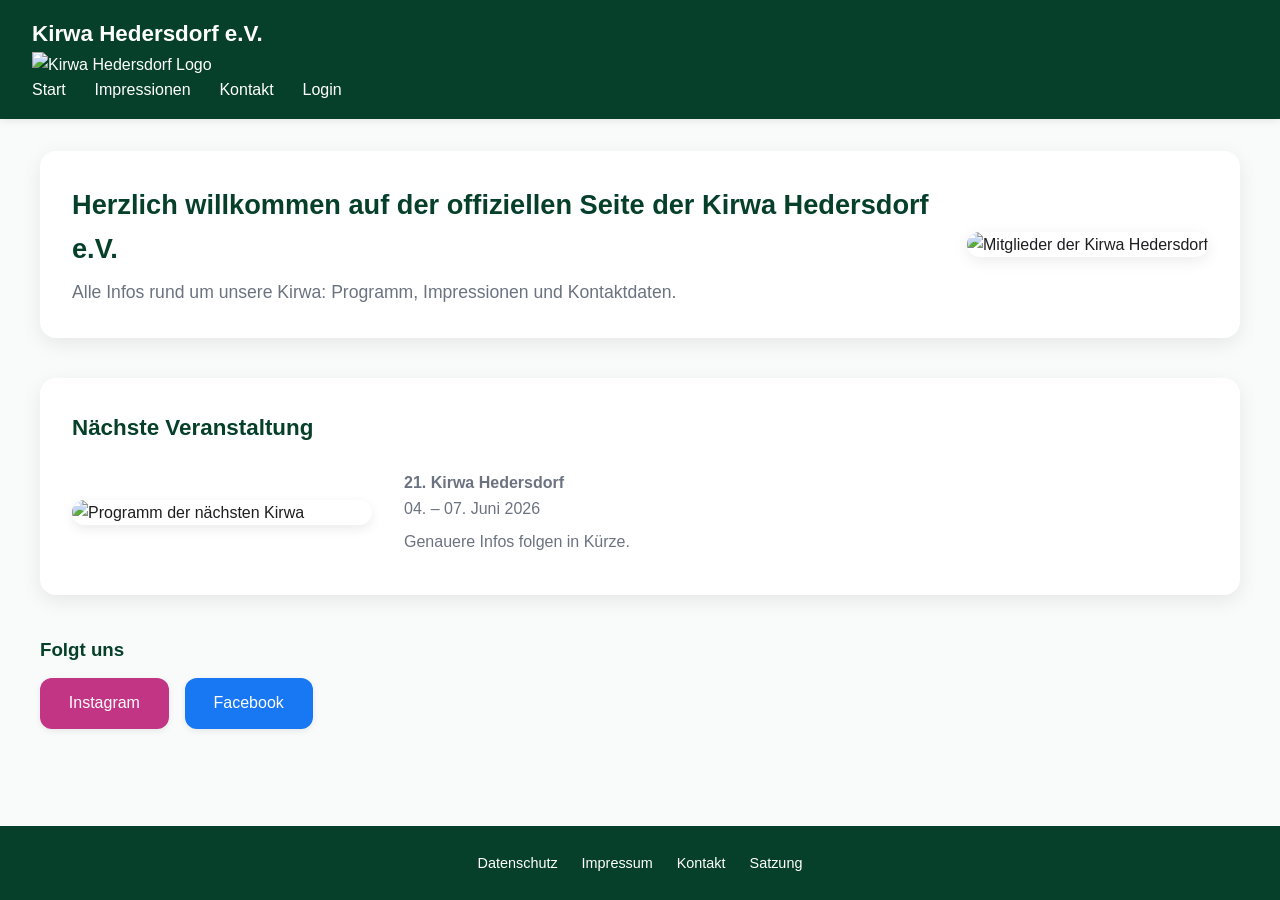
==== index.html @ 6c594666 "Update index.html" ====
<!DOCTYPE html>
<html lang="de">
<head>
  <meta charset="UTF-8" />
  <meta name="viewport" content="width=device-width, initial-scale=1.0" />
  <title>Kirwa Hedersdorf e.V.</title>
  <link rel="stylesheet" href="css/style.css" />
</head>
<body class="page-home">

  <header class="header">
    <div class="logo">
      <h1>Kirwa Hedersdorf e.V.</h1>
    </div>
    <div class="logo-right">
      <img src="images/logo.png" alt="Kirwa Hedersdorf Logo" width="80" />
    </div>
    <nav class="nav">
      <button class="menu-toggle" aria-label="Menü öffnen">☰</button>
      <ul class="menu">
        <li><a href="index.html">Start</a></li>
        <li><a href="impressions.html">Impressionen</a></li>
        <li><a href="contact.html">Kontakt</a></li>
        <li><a href="login.html">Login</a></li>
      </ul>
    </nav>
  </header>

  <main class="main">
    <section class="hero">
      <div class="hero-text">
        <h2>Herzlich willkommen auf der offiziellen Seite der Kirwa Hedersdorf e.V.</h2>
        <p>Alle Infos rund um unsere Kirwa: Programm, Impressionen und Kontaktdaten.</p>
      </div>
      <div class="hero-img">
        <img src="images/hero.jpg" alt="Mitglieder der Kirwa Hedersdorf" />
      </div>
    </section>

    <section class="next-event">
      <h3>Nächste Veranstaltung</h3>
      <div class="flyer">
        <img src="images/flyer.jpg" alt="Programm der nächsten Kirwa" />
        <div class="flyer-text">
          <p><strong>21. Kirwa Hedersdorf</strong><br>04. – 07. Juni 2026</p>
          <p>Genauere Infos folgen in Kürze.</p>
        </div>
      </div>
    </section>

    <section class="social">
      <h3>Folgt uns</h3>
      <div class="social-links">
        <a href="https://www.instagram.com/kirwa_hedersdorf/" class="btn btn-instagram">Instagram</a>
        <a href="https://www.facebook.com/kirwahedersdorf/" class="btn btn-facebook">Facebook</a>
      </div>
    </section>
  </main>

  <footer class="footer">
    <ul class="footer-links">
      <li><a href="datenschutz.html">Datenschutz</a></li>
      <li><a href="impressum.html">Impressum</a></li>
      <li><a href="contact.html">Kontakt</a></li>
      <li><a href="satzung.html">Satzung</a></li>
    </ul>
  </footer>

  <script src="js/main.js"></script>
</body>
</html>
---- css/style.css ----
:root {
  --color-primary:       #06402b;
  --color-primary-light: #00805d;
  --color-bg:            #f9fbfa;
  --color-text:          #1e1e20;
  --color-accent:        #6b7280;
  --color-white:         #ffffff;
  --color-shadow:        rgba(0,0,0,0.08);
}

/* Layout (Header, Main, Footer) */
html {
  height: 100%;
}

body {
  margin: 0;
  min-height: 100vh;
  font-family: "Segoe UI", "Roboto", "Open Sans", sans-serif;
  line-height: 1.6;
  color: var(--color-text);
  background-color: var(--color-bg);
  display: grid;
  grid-template-rows: auto 1fr auto;
}

/* Header (grüne Menü‑Bar) */
.header {
  background-color: var(--color-primary);
  padding: 1rem 2rem;
  color: var(--color-white);
  box-shadow: 0 2px 8px var(--color-shadow);
  z-index: 10;
}

.logo h1 {
  margin: 0;
  font-size: 1.4rem;
  font-weight: 600;
}

/* Navigation */
.menu {
  list-style: none;
  margin: 0;
  padding: 0;
  display: flex;
  gap: 1.8rem;
}

.menu a {
  color: var(--color-white);
  text-decoration: none;
  font-weight: 500;
  position: relative;
  padding: 0.25rem 0;
}

.menu a::after {
  content: "";
  position: absolute;
  bottom: 0;
  left: 0;
  width: 0;
  height: 2px;
  background-color: var(--color-primary-light);
  transition: width 0.3s ease;
}

.menu a:hover::after {
  width: 100%;
}

/* Burger‑Menü auf Mobil */
.menu-toggle {
  display: none;
}

@media (max-width: 768px) {
  .menu {
    display: none;
    flex-direction: column;
    gap: 0.8rem;
    padding: 1rem 0;
  }
  .menu-toggle {
    display: block;
  }
  .menu.show {
    display: flex;
  }
}

/* Hauptinhalt */
.main {
  max-width: 1200px;
  margin: 0 auto;
  padding: 2rem 1rem;
}

/* Hero (herzlich willkommen usw.) */
.hero {
  background-color: var(--color-white);
  border-radius: 1rem;
  padding: 2rem;
  box-shadow: 0 6px 20px var(--color-shadow);
  margin-bottom: 2.5rem;
  display: flex;
  flex-wrap: wrap;
  gap: 2rem;
  align-items: center;
}

.hero-text {
  flex: 1 1 300px;
}

.hero-text h2 {
  margin: 0 0 0.5rem 0;
  color: var(--color-primary);
  font-size: 1.7rem;
  font-weight: 600;
}

.hero-text p {
  margin: 0;
  color: var(--color-accent);
  font-size: 1.1rem;
}

.hero-img img {
  width: 100%;
  max-width: 420px;
  border-radius: 1rem;
  box-shadow: 0 4px 16px var(--color-shadow);
}

/* Flyer‑Bereich */
.next-event {
  background-color: var(--color-white);
  border-radius: 1rem;
  padding: 2rem;
  box-shadow: 0 6px 20px var(--color-shadow);
  margin-bottom: 2.5rem;
}

.next-event h3 {
  margin: 0 0 1rem 0;
  color: var(--color-primary);
  font-size: 1.4rem;
  font-weight: 600;
}

.flyer {
  display: flex;
  flex-wrap: wrap;
  gap: 2rem;
  align-items: center;
}

.flyer img {
  width: 100%;
  max-width: 300px;
  border-radius: 1rem;
  box-shadow: 0 4px 12px var(--color-shadow);
}

.flyer-text p {
  margin: 0.5rem 0;
  color: var(--color-accent);
}

/* Social‑Buttons */
.social {
  margin-bottom: 2rem;
}

.social h3 {
  margin: 0 0 0.8rem 0;
  color: var(--color-primary);
}

.social-links {
  display: flex;
  flex-wrap: wrap;
  gap: 1rem;
}

.btn {
  display: inline-block;
  padding: 0.8rem 1.8rem;
  border-radius: 0.75rem;
  text-decoration: none;
  font-weight: 500;
  text-align: center;
  box-shadow: 0 2px 6px var(--color-shadow);
  transition: transform 0.2s, box-shadow 0.2s;
}

.btn-instagram {
  background-color: #c13584;
  color: var(--color-white);
}

.btn-facebook {
  background-color: #1877f2;
  color: var(--color-white);
}

.btn:hover {
  transform: translateY(-2px);
  box-shadow: 0 4px 12px var(--color-shadow);
}

/* Footer */
.footer {
  background-color: var(--color-primary);
  color: var(--color-white);
  padding: 1.5rem 0;
  text-align: center;
}

.footer-links {
  list-style: none;
  margin: 0;
  padding: 0;
  display: flex;
  justify-content: center;
  flex-wrap: wrap;
  gap: 1.5rem;
}

.footer-links a {
  color: var(--color-white);
  text-decoration: none;
  font-size: 0.9rem;
  position: relative;
  padding: 0.25rem 0;
}

.footer-links a::after {
  content: "";
  position: absolute;
  bottom: 0;
  left: 0;
  width: 0;
  height: 1.5px;
  background-color: var(--color-white);
  transition: width 0.3s ease;
}

.footer-links a:hover::after {
  width: 100%;
}
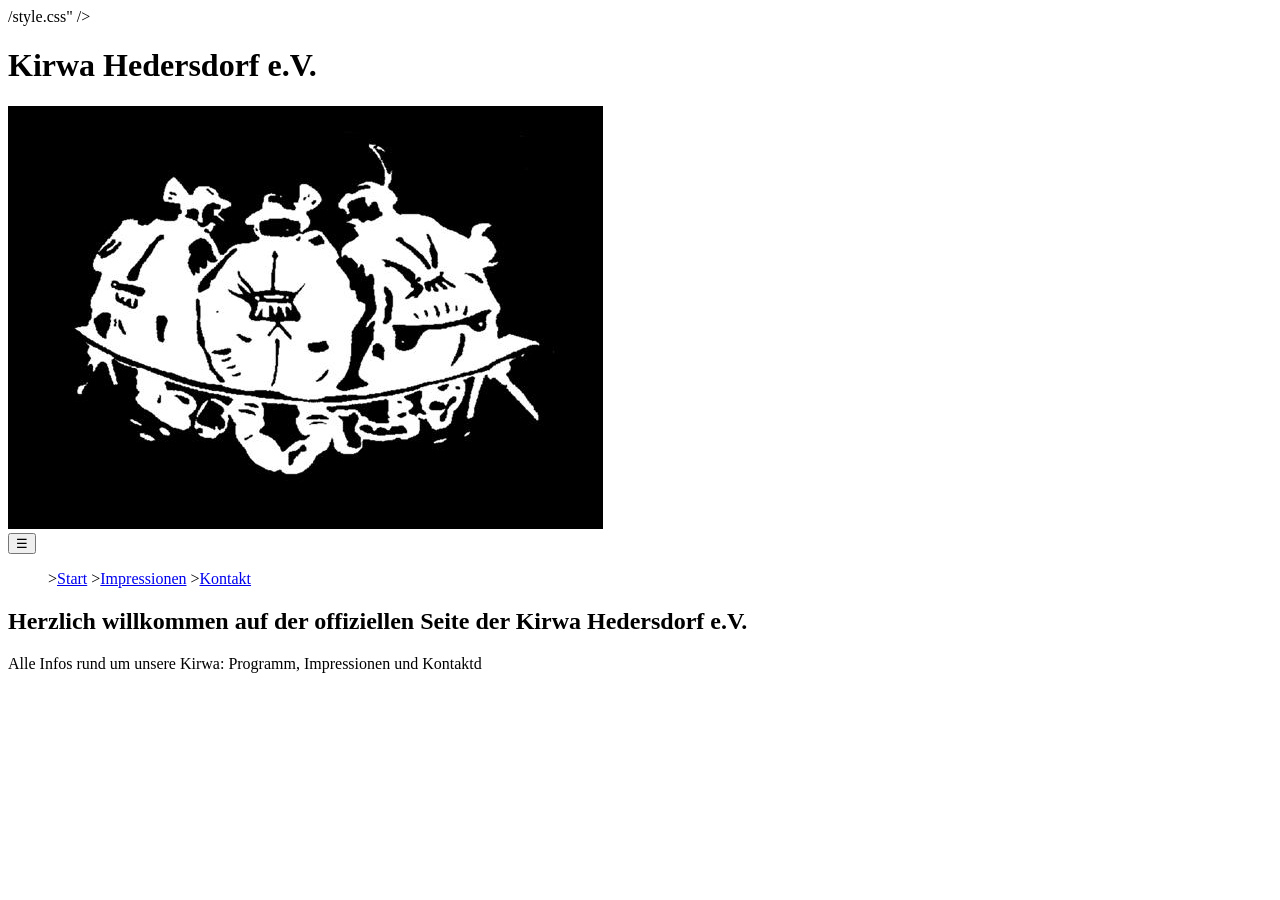
==== commit 43f78a54: "Update index.html" ====
--- a/index.html
+++ b/index.html
@@ -4,68 +4,29 @@
   <meta charset="UTF-8" />
   <meta name="viewport" content="width=device-width, initial-scale=1.0" />
   <title>Kirwa Hedersdorf e.V.</title>
-  <link rel="stylesheet" href="css/style.css" />
+  /style.css" />
 </head>
 <body class="page-home">
 
   <header class="header">
     <div class="logo">
       <h1>Kirwa Hedersdorf e.V.</h1>
-    </div>
-    <div class="logo-right">
-      <img src="images/logo.png" alt="Kirwa Hedersdorf Logo" width="80" />
+      <img src="images/logo.png" alt="Kirwa Hedersdorf Logo" />
     </div>
     <nav class="nav">
       <button class="menu-toggle" aria-label="Menü öffnen">☰</button>
       <ul class="menu">
-        <li><a href="index.html">Start</a></li>
-        <li><a href="impressions.html">Impressionen</a></li>
-        <li><a href="contact.html">Kontakt</a></li>
-        <li><a href="login.html">Login</a></li>
+        ><a href="index.html">Start</a></li>
+        ><a href="impressions.html">Impressionen</a></li>
+        ><a href="contact.html">Kontakt</a></li>
+        <!-- Login ist NUR im Footer -->
       </ul>
     </nav>
   </header>
 
   <main class="main">
+    <!-- Hero‑Bereich: Mitgliederbild + Vereinsinfo -->
     <section class="hero">
       <div class="hero-text">
         <h2>Herzlich willkommen auf der offiziellen Seite der Kirwa Hedersdorf e.V.</h2>
-        <p>Alle Infos rund um unsere Kirwa: Programm, Impressionen und Kontaktdaten.</p>
-      </div>
-      <div class="hero-img">
-        <img src="images/hero.jpg" alt="Mitglieder der Kirwa Hedersdorf" />
-      </div>
-    </section>
-
-    <section class="next-event">
-      <h3>Nächste Veranstaltung</h3>
-      <div class="flyer">
-        <img src="images/flyer.jpg" alt="Programm der nächsten Kirwa" />
-        <div class="flyer-text">
-          <p><strong>21. Kirwa Hedersdorf</strong><br>04. – 07. Juni 2026</p>
-          <p>Genauere Infos folgen in Kürze.</p>
-        </div>
-      </div>
-    </section>
-
-    <section class="social">
-      <h3>Folgt uns</h3>
-      <div class="social-links">
-        <a href="https://www.instagram.com/kirwa_hedersdorf/" class="btn btn-instagram">Instagram</a>
-        <a href="https://www.facebook.com/kirwahedersdorf/" class="btn btn-facebook">Facebook</a>
-      </div>
-    </section>
-  </main>
-
-  <footer class="footer">
-    <ul class="footer-links">
-      <li><a href="datenschutz.html">Datenschutz</a></li>
-      <li><a href="impressum.html">Impressum</a></li>
-      <li><a href="contact.html">Kontakt</a></li>
-      <li><a href="satzung.html">Satzung</a></li>
-    </ul>
-  </footer>
-
-  <script src="js/main.js"></script>
-</body>
-</html>
+        <p>Alle Infos rund um unsere Kirwa: Programm, Impressionen und Kontaktd
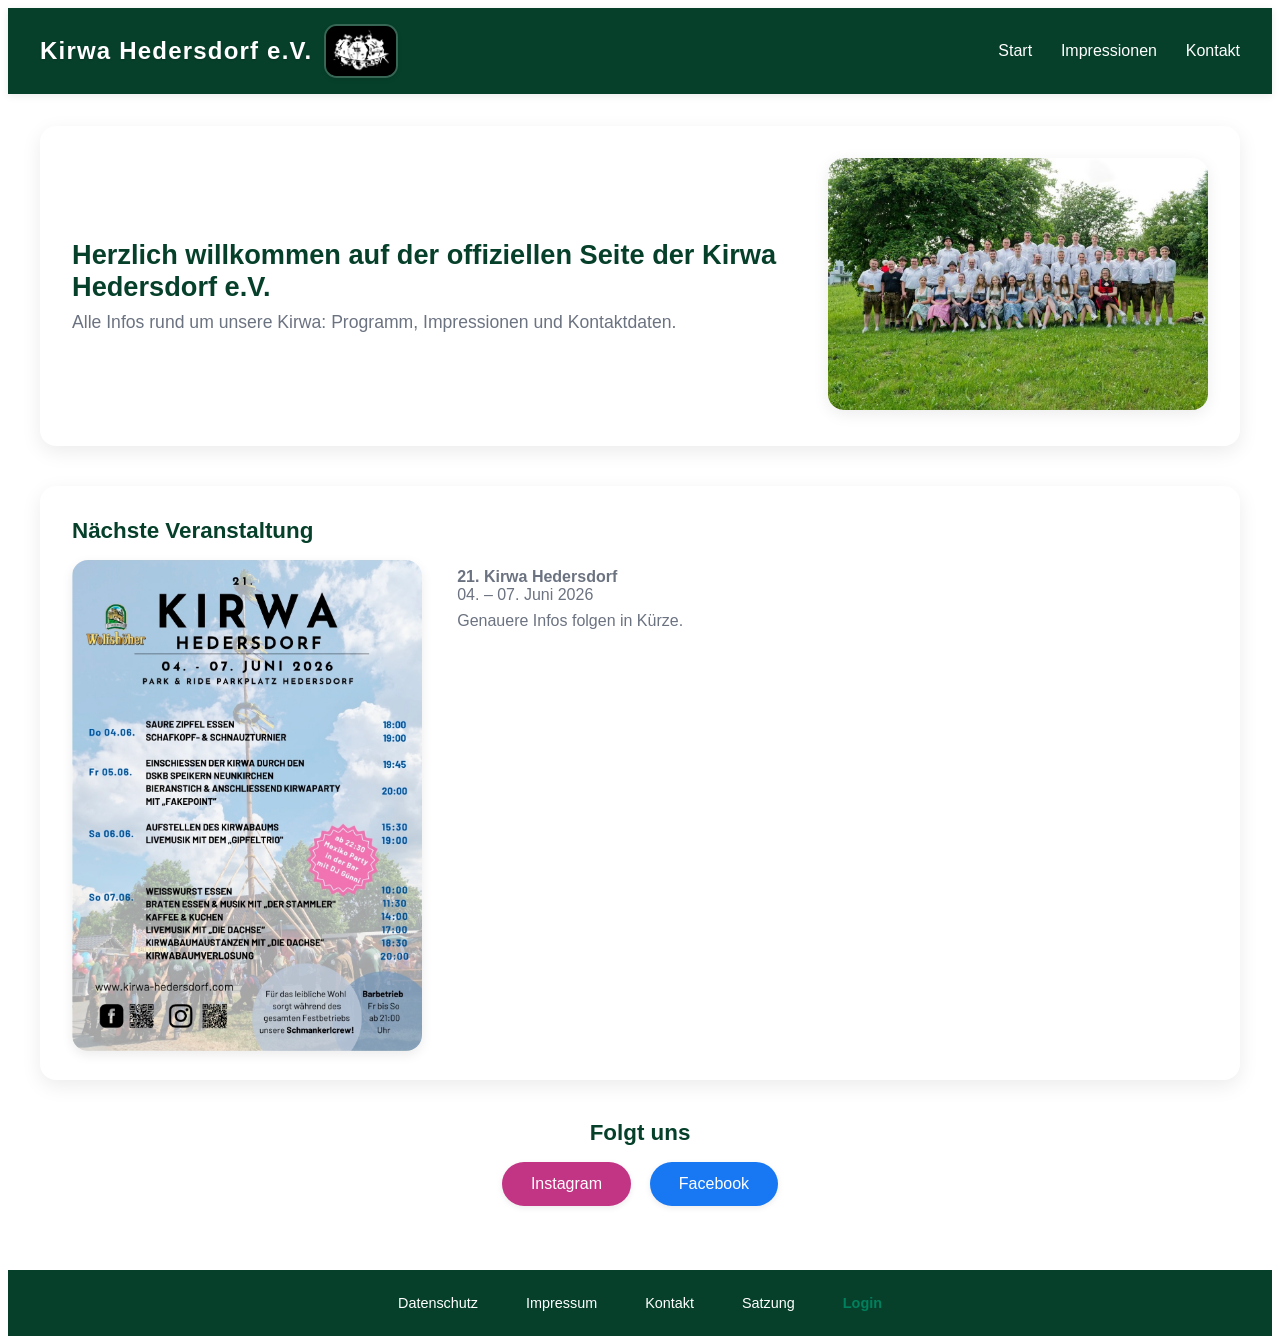
==== commit 96defc64: "Update index.html" ====
--- a/index.html
+++ b/index.html
@@ -4,7 +4,7 @@
   <meta charset="UTF-8" />
   <meta name="viewport" content="width=device-width, initial-scale=1.0" />
   <title>Kirwa Hedersdorf e.V.</title>
-  /style.css" />
+  <link rel="stylesheet" href="css/style.css" />
 </head>
 <body class="page-home">
 
@@ -16,17 +16,57 @@
     <nav class="nav">
       <button class="menu-toggle" aria-label="Menü öffnen">☰</button>
       <ul class="menu">
-        ><a href="index.html">Start</a></li>
-        ><a href="impressions.html">Impressionen</a></li>
-        ><a href="contact.html">Kontakt</a></li>
-        <!-- Login ist NUR im Footer -->
+        <li><a href="index.html">Start</a></li>
+        <li><a href="impressions.html">Impressionen</a></li>
+        <li><a href="contact.html">Kontakt</a></li>
       </ul>
     </nav>
   </header>
 
   <main class="main">
-    <!-- Hero‑Bereich: Mitgliederbild + Vereinsinfo -->
+    <!-- Hero: Mitglieder & Vereinsinfo -->
     <section class="hero">
       <div class="hero-text">
         <h2>Herzlich willkommen auf der offiziellen Seite der Kirwa Hedersdorf e.V.</h2>
-        <p>Alle Infos rund um unsere Kirwa: Programm, Impressionen und Kontaktd
+        <p>Alle Infos rund um unsere Kirwa: Programm, Impressionen und Kontaktdaten.</p>
+      </div>
+      <div class="hero-img">
+        <img src="images/hero.jpg" alt="Mitglieder der Kirwa Hedersdorf" />
+      </div>
+    </section>
+
+    <!-- Nächste Veranstaltung / Flyer -->
+    <section class="next-event">
+      <h3>Nächste Veranstaltung</h3>
+      <div class="flyer">
+        <img src="images/flyer.jpg" alt="Programm der nächsten Kirwa" />
+        <div class="flyer-text">
+          <p><strong>21. Kirwa Hedersdorf</strong><br>04. – 07. Juni 2026</p>
+          <p>Genauere Infos folgen in Kürze.</p>
+        </div>
+      </div>
+    </section>
+
+    <!-- Social‑Buttons (Instagram, Facebook) -->
+    <section class="social">
+      <h3>Folgt uns</h3>
+      <div class="social-links">
+        <a href="https://www.instagram.com/kirwa_hedersdorf/" class="btn btn-instagram">Instagram</a>
+        <a href="https://www.facebook.com/kirwahedersdorf/" class="btn btn-facebook">Facebook</a>
+      </div>
+    </section>
+  </main>
+
+  <footer class="footer">
+    <ul class="footer-links">
+      <li><a href="datenschutz.html">Datenschutz</a></li>
+      <li><a href="impressum.html">Impressum</a></li>
+      <li><a href="contact.html">Kontakt</a></li>
+      <li><a href="satzung.html">Satzung</a></li>
+      <li><a href="login.html">Login</a></li>
+    </ul>
+  </footer>
+
+  <script src="js/main.js"></script>
+</body>
+</html>
--- a/css/style.css
+++ b/css/style.css
@@ -0,0 +1,462 @@
+:root {
+  --color-primary:       #06402b;
+  --color-primary-light: #00805d;
+  --color-bg:            #f9fbfa;
+  --color-text:          #1e1e20;
+  --color-accent:        #6b7280;
+  --color-white:         #ffffff;
+  --color-shadow:        rgba(0,0,0,0.08);
+}
+
+/* Modernere Schrift (führt manchmal Bookmark-Effekt auf HongKong-Servern, aber es ist OK) */
+body {
+  font-family: "Segoe UI", "Roboto", "Open Sans", sans-serif;
+}
+
+/* ==============================
+   HEADER + LOGO + MENU
+============================== */
+
+/* Layout des Headers */
+.header {
+  background-color: var(--color-primary);
+  padding: 1rem 2rem;
+  color: var(--color-white);
+  box-shadow: 0 2px 8px var(--color-shadow);
+  z-index: 10;
+  display: flex;
+  align-items: center;
+  justify-content: space-between;
+}
+
+/* Vereinsname + Logo rechts daneben */
+.logo {
+  display: flex;
+  align-items: center;
+  flex-shrink: 0;
+}
+
+/* Schriftart / Styling für den Vereinsnamen */
+.logo h1 {
+  margin: 0;
+  font-size: 1.5rem;
+  font-weight: 600;
+  letter-spacing: 0.05em;
+  color: var(--color-white);
+  text-shadow: 0 1px 2px rgba(0,0,0,0.2);
+}
+
+/* Kirwa‑Logo rechts vom Text */
+.logo img {
+  margin-left: 0.75rem;
+  width: 70px;
+  border-radius: 0.8rem;
+  box-shadow: 0 2px 4px rgba(0,0,0,0.1);
+  border: 2px solid rgba(255,255,255,0.2);
+}
+
+/* Menü: zentriert statt linksbündig */
+.nav ul.menu {
+  list-style: none;
+  margin: 0;
+  padding: 0;
+  flex-grow: 1;
+  display: flex;
+  justify-content: center;
+  gap: 1.8rem;
+}
+
+.menu a {
+  color: var(--color-white);
+  text-decoration: none;
+  font-weight: 500;
+  position: relative;
+  padding: 0.25rem 0;
+}
+
+.menu a::after {
+  content: "";
+  position: absolute;
+  bottom: 0;
+  left: 0;
+  width: 0;
+  height: 2px;
+  background-color: var(--color-primary-light);
+  transition: width 0.3s ease;
+}
+
+.menu a:hover::after {
+  width: 100%;
+}
+
+/* Burger‑Button (mobile toggle) */
+.nav .menu-toggle {
+  display: none;
+  background: none;
+  border: none;
+  color: var(--color-white);
+  font-size: 1.4rem;
+  cursor: pointer;
+}
+
+/* Mobile Menü */
+@media (max-width: 768px) {
+  .nav .menu {
+    display: flex;
+    flex-direction: row;
+    flex-wrap: wrap;
+    /* bleibt in Zeile, wird bei kleinerem Viewport wrap */
+  }
+  .nav {
+    flex-wrap: wrap;
+  }
+  .logo {
+    margin-bottom: 0.5rem;
+  }
+}
+
+/* ==============================
+   MAIN + HERO + FLYER + SOCIAL
+============================== */
+
+/* Hauptinhalt */
+.main {
+  max-width: 1200px;
+  margin: 0 auto;
+  padding: 2rem 1rem;
+}
+
+/* Hero‑Bereich */
+.hero {
+  background-color: var(--color-white);
+  border-radius: 1rem;
+  padding: 2rem;
+  box-shadow: 0 6px 20px var(--color-shadow);
+  margin-bottom: 2.5rem;
+  display: flex;
+  flex-wrap: wrap;
+  align-items: center;
+  gap: 2.5rem;
+}
+
+.hero-text {
+  flex: 1 1 300px;
+}
+
+.hero-text h2 {
+  margin: 0 0 0.6rem 0;
+  color: var(--color-primary);
+  font-size: 1.7rem;
+  font-weight: 600;
+}
+
+.hero-text p {
+  margin: 0;
+  color: var(--color-accent);
+  font-size: 1.1rem;
+}
+
+/* HERO‑Bild vergrößern & klickbar */
+.hero-img {
+  position: relative;
+  flex-shrink: 0;
+}
+
+.hero-img img {
+  width: 100%;
+  max-width: 380px;
+  border-radius: 1rem;
+  box-shadow: 0 4px 16px var(--color-shadow);
+  cursor: zoom‑in;
+}
+
+/* FLYER‑Bereich größer */
+.next-event {
+  background-color: var(--color-white);
+  border-radius: 1rem;
+  padding: 2rem 2rem 1.8rem;
+  box-shadow: 0 6px 20px var(--color-shadow);
+  margin-bottom: 2.5rem;
+}
+
+.next-event h3 {
+  margin: 0 0 1rem 0;
+  color: var(--color-primary);
+  font-size: 1.4rem;
+  font-weight: 600;
+}
+
+/* FLYER‑Bild größer + Lesbarkeit */
+.flyer {
+  display: flex;
+  flex-wrap: wrap;
+  align-items: stretch;
+  gap: 2.2rem;
+}
+
+/* Flyer‑Bild: größer */
+.flyer img {
+  width: 100%;
+  max-width: 350px;
+  border-radius: 1rem;
+  box-shadow: 0 4px 12px var(--color-shadow);
+  cursor: zoom‑in;
+  flex-shrink: 0;
+}
+
+/* Flyer‑Text */
+.flyer-text {
+  flex: 1 1 250px;
+}
+
+.flyer-text p {
+  margin: 0.5rem 0;
+  color: var(--color-accent);
+}
+
+/* SOCIAL‑Buttons (zentr. im Bereich) */
+.social {
+  margin-bottom: 2rem;
+  text-align: center;
+}
+
+.social h3 {
+  margin: 0 0 1rem 0;
+  color: var(--color-primary);
+  font-size: 1.4rem;
+}
+
+.social-links {
+  display: flex;
+  justify-content: center;
+  flex-wrap: wrap;
+  gap: 1.2rem;
+}
+
+.btn {
+  display: inline-block;
+  padding: 0.8rem 1.8rem;
+  border-radius: 1.5rem;
+  text-decoration: none;
+  font-weight: 500;
+  text-align: center;
+  box-shadow: 0 2px 6px var(--color-shadow);
+  transition: transform 0.2s, box-shadow 0.2s;
+}
+
+.btn-instagram {
+  background-color: #c13584;
+  color: var(--color-white);
+}
+
+.btn-facebook {
+  background-color: #1877f2;
+  color: var(--color-white);
+}
+
+.btn:hover {
+  transform: translateY(-2px);
+  box-shadow: 0 4px 12px var(--color-shadow);
+}
+
+/* ==============================
+   GALERIEN: JAHRE & KLEINE MODALS
+============================== */
+
+/* GALERIEN (z.B. Impressions‑Jahre-Seiten + Impressionen‑Übersicht) */
+/* Kacheln für Jahre */
+.kirwa-years {
+  margin-bottom: 3rem;
+}
+
+.kirwa-years h3 {
+  margin: 0 0 1rem 0;
+  color: var(--color-primary);
+  font-size: 1.4rem;
+  font-weight: 600;
+  text-align: center;
+}
+
+/* Kacheln: 2022–2026 */
+.year-cards {
+  display: grid;
+  grid-template-columns: repeat(auto-fit, minmax(180px, 3fr));
+  gap: 1.8rem;
+  justify-items: center;
+}
+
+.year-card {
+  display: flex;
+  flex-direction: column;
+  align-items: center;
+  text-decoration: none;
+  color: var(--color-text);
+  background-color: var(--color-white);
+  border-radius: 1.2rem;
+  overflow: hidden;
+  box-shadow: 0 4px 12px var(--color-shadow);
+  transition: transform 0.2s, box-shadow 0.2s;
+  padding: 0.8rem 0 0.3rem 0;
+}
+
+.year-card:hover {
+  transform: translateY(-2px);
+  box-shadow: 0 8px 20px var(--color-shadow);
+}
+
+.year-card img {
+  width: 100%;
+  max-width: 100%;
+  aspect-ratio: 4/3;
+  object-fit: cover;
+  border-radius: 0.8rem;
+  margin-bottom: 0.5rem;
+}
+
+.year-card h4 {
+  margin: 0 0 0.3rem 0;
+  font-size: 1.1rem;
+  color: var(--color-primary);
+  text-align: center;
+}
+
+/* Vereins‑ & Vorstands‑bilder */
+.team-photos {
+  margin-bottom: 3rem;
+}
+
+.photo-row {
+  display: flex;
+  flex-wrap: wrap;
+  justify-content: center;
+  gap: 2rem;
+  margin-top: 1rem;
+}
+
+.photo-item {
+  flex: 1 1 300px;
+  background-color: var(--color-white);
+  border-radius: 1rem;
+  padding: 1rem;
+  box-shadow: 0 4px 12px var(--color-shadow);
+}
+
+.photo-item img {
+  width: 100%;
+  border-radius: 0.8rem;
+  box-shadow: 0 2px 6px var(--color-shadow);
+  cursor: zoom‑in;
+}
+
+.photo-item p {
+  margin: 0.4rem 0 0 0;
+  color: var(--color-accent);
+  font-size: 0.95rem;
+}
+
+/* GROSSER BILDMODAL (für alle Klick? 1 Fenster für alle) */
+
+/* Grundsätzlicher Modal‑Stil */
+.modal {
+  display: none;
+  position: fixed;
+  z-index: 3000;
+  left: 0;
+  top: 0;
+  width: 100%;
+  height: 100%;
+  background-color: rgba(0,0,0,0.85);
+  justify-content: center;
+  align-items: center;
+}
+
+/* Bild im Modal */
+.modal-content {
+  max-width: 90%;
+  max-height: 85vh;
+  border-radius: 1rem;
+  box-shadow: 0 8px 40px rgba(0,0,0,0.6);
+}
+
+/* Schließen‑Button */
+.modal-close {
+  position: absolute;
+  top: 1.5rem;
+  right: 2rem;
+  color: var(--color-white);
+  font-size: 2.2rem;
+  cursor: pointer;
+  z-index: 3001;
+  text-shadow: 0 0 4px rgba(0,0,0,0.8);
+}
+
+.modal-close:hover {
+  color: #ccc;
+}
+
+/* Optional: Bild‑Beschriftung */
+.modal-caption {
+  color: var(--color-white);
+  position: absolute;
+  bottom: 1.5rem;
+  left: 0;
+  width: 100%;
+  text-align: center;
+  font-size: 0.95rem;
+  opacity: 0.9;
+}
+
+/* ==============================
+   FOOTER + LOGIN NUR IN FOOTER
+============================== */
+
+.footer {
+  background-color: var(--color-primary);
+  color: var(--color-white);
+  padding: 1.5rem 0;
+  text-align: center;
+}
+
+/* Alle Links im Footer (zentriert + Login nur dort) */
+.footer-links {
+  list-style: none;
+  margin: 0;
+  padding: 0;
+  display: flex;
+  justify-content: center;
+  flex-wrap: wrap;
+  gap: 1.5rem 3rem;
+}
+
+.footer-links a {
+  color: var(--color-white);
+  text-decoration: none;
+  font-size: 0.9rem;
+  position: relative;
+  padding: 0.3rem 0;
+}
+
+.footer-links a::after {
+  content: "";
+  position: absolute;
+  bottom: 0;
+  left: 0;
+  width: 0;
+  height: 1.5px;
+  background-color: var(--color-white);
+  transition: width 0.3s ease;
+}
+
+.footer-links a:hover::after {
+  width: 100%;
+}
+
+/* Eyecatcher für Login im Footer */
+.footer-links a[href="login.html"] {
+  color: var(--color-primary-light);
+  font-weight: 600;
+}
+
+.footer-links a[href="login.html"]::after {
+  background-color: var(--color-primary-light);
+}
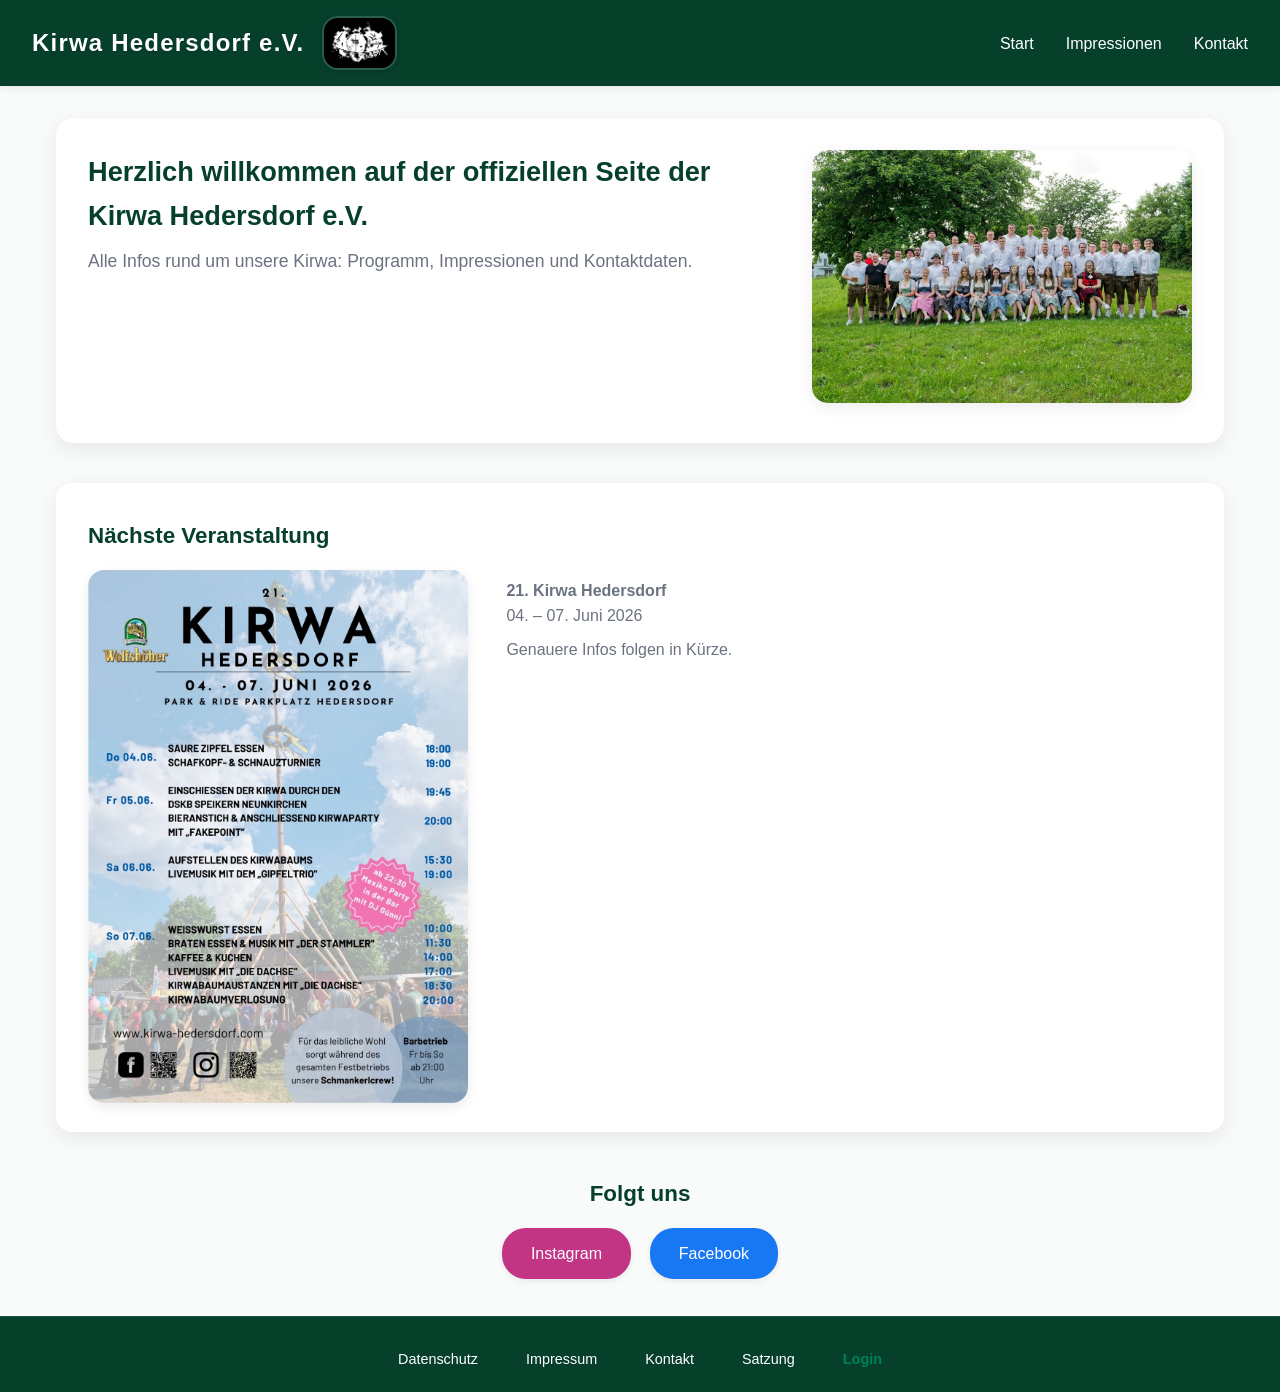
==== commit 198f1888: "Update index.html" ====
--- a/index.html
+++ b/index.html
@@ -9,7 +9,7 @@
 <body class="page-home">
 
   <header class="header">
-    <div class="logo">
+    <div class="logo-container">
       <h1>Kirwa Hedersdorf e.V.</h1>
       <img src="images/logo.png" alt="Kirwa Hedersdorf Logo" />
     </div>
@@ -23,8 +23,8 @@
     </nav>
   </header>
 
-  <main class="main">
-    <!-- Hero: Mitglieder & Vereinsinfo -->
+  <main class="page-content">
+    <!-- Hero: Mitglieder & Info -->
     <section class="hero">
       <div class="hero-text">
         <h2>Herzlich willkommen auf der offiziellen Seite der Kirwa Hedersdorf e.V.</h2>
@@ -47,7 +47,7 @@
       </div>
     </section>
 
-    <!-- Social‑Buttons (Instagram, Facebook) -->
+    <!-- Social‑Buttons -->
     <section class="social">
       <h3>Folgt uns</h3>
       <div class="social-links">
--- a/css/style.css
+++ b/css/style.css
@@ -8,36 +8,65 @@
   --color-shadow:        rgba(0,0,0,0.08);
 }
 
-/* Modernere Schrift (führt manchmal Bookmark-Effekt auf HongKong-Servern, aber es ist OK) */
+/* ==============================
+   BODY + LAYOUT
+============================== */
+
+*,
+*::before,
+*::after {
+  box-sizing: border-box;
+}
+
 body {
+  margin: 0;
   font-family: "Segoe UI", "Roboto", "Open Sans", sans-serif;
+  line-height: 1.6;
+  color: var(--color-text);
+  background-color: var(--color-bg);
+}
+
+/* Layout per Grid (Header, Main, Footer) */
+html {
+  height: 100%;
+}
+
+body {
+  min-height: 100vh;
+  display: grid;
+  grid-template-rows: auto 1fr auto;
 }
 
 /* ==============================
-   HEADER + LOGO + MENU
+   HEADER: FULl‑WIDTH, GRÜN, MIT MITTIGEM LOGO
 ============================== */
 
-/* Layout des Headers */
+/* Header: voll grün bis oben + seitlich */
 .header {
+  grid-row: 1;
   background-color: var(--color-primary);
   padding: 1rem 2rem;
   color: var(--color-white);
   box-shadow: 0 2px 8px var(--color-shadow);
-  z-index: 10;
+  z-index: 1000; /* sehr hoch, damit Modal darunter */
+  position: sticky;
+  top: 0;
+  left: 0;
+  right: 0;
   display: flex;
   align-items: center;
-  justify-content: space-between;
-}
-
-/* Vereinsname + Logo rechts daneben */
-.logo {
+  justify-content: center;
+}
+
+/* Logo mitten im Header (mit Vereinsname + Bild) */
+.header .logo-container {
   display: flex;
   align-items: center;
-  flex-shrink: 0;
-}
-
-/* Schriftart / Styling für den Vereinsnamen */
-.logo h1 {
+  gap: 1.1rem;
+}
+
+/* Vereinsname */
+.header h1 {
   margin: 0;
   font-size: 1.5rem;
   font-weight: 600;
@@ -46,24 +75,25 @@
   text-shadow: 0 1px 2px rgba(0,0,0,0.2);
 }
 
-/* Kirwa‑Logo rechts vom Text */
-.logo img {
-  margin-left: 0.75rem;
-  width: 70px;
-  border-radius: 0.8rem;
-  box-shadow: 0 2px 4px rgba(0,0,0,0.1);
-  border: 2px solid rgba(255,255,255,0.2);
-}
-
-/* Menü: zentriert statt linksbündig */
+/* Kirwa‑Logo – zentriert, abgerundet, wie andere Bilder */
+.header .logo-container img {
+  width: 75px;
+  border-radius: 1rem;
+  box-shadow: 0 2px 6px rgba(0,0,0,0.15);
+  border: 2px solid rgba(255,255,255,0.15);
+}
+
+/* Navigation (Menü) rechts vom Logo */
+.header .nav {
+  margin-left: auto;
+}
+
 .nav ul.menu {
   list-style: none;
   margin: 0;
   padding: 0;
-  flex-grow: 1;
-  display: flex;
-  justify-content: center;
-  gap: 1.8rem;
+  display: flex;
+  gap: 2rem;
 }
 
 .menu a {
@@ -71,7 +101,7 @@
   text-decoration: none;
   font-weight: 500;
   position: relative;
-  padding: 0.25rem 0;
+  padding: 0.3rem 0;
 }
 
 .menu a::after {
@@ -90,52 +120,66 @@
 }
 
 /* Burger‑Button (mobile toggle) */
-.nav .menu-toggle {
+.menu-toggle {
   display: none;
   background: none;
   border: none;
   color: var(--color-white);
   font-size: 1.4rem;
   cursor: pointer;
+  margin-left: 1rem;
 }
 
 /* Mobile Menü */
 @media (max-width: 768px) {
-  .nav .menu {
+  .nav {
     display: flex;
-    flex-direction: row;
-    flex-wrap: wrap;
-    /* bleibt in Zeile, wird bei kleinerem Viewport wrap */
+    flex-direction: column;
+    align-items: center;
+    gap: 1rem;
+    margin-top: 0.5rem;
   }
-  .nav {
-    flex-wrap: wrap;
+  .nav ul.menu {
+    gap: 0.8rem;
   }
-  .logo {
-    margin-bottom: 0.5rem;
+
+  .menu-toggle {
+    display: block;
   }
+
+  .nav ul.menu {
+    display: none;
+    flex-direction: column;
+    gap: 0.8rem;
+    padding: 0.5rem 0;
+  }
+
+  .nav ul.menu.show {
+    display: flex;
+  }
 }
 
 /* ==============================
-   MAIN + HERO + FLYER + SOCIAL
+   MAIN‑CONTENT (alle Seiten)
 ============================== */
 
-/* Hauptinhalt */
-.main {
+/* Body‑Inhalt (überall) */
+.page-content {
   max-width: 1200px;
   margin: 0 auto;
   padding: 2rem 1rem;
 }
 
-/* Hero‑Bereich */
+/* HERO‑Bereich (Startseite) */
 .hero {
   background-color: var(--color-white);
-  border-radius: 1rem;
+  border-radius: 1.1rem;
   padding: 2rem;
   box-shadow: 0 6px 20px var(--color-shadow);
   margin-bottom: 2.5rem;
   display: flex;
   flex-wrap: wrap;
-  align-items: center;
+  align-items: stretch;
   gap: 2.5rem;
 }
 
@@ -143,25 +187,20 @@
   flex: 1 1 300px;
 }
 
-.hero-text h2 {
+.hero h2 {
   margin: 0 0 0.6rem 0;
   color: var(--color-primary);
   font-size: 1.7rem;
   font-weight: 600;
 }
 
-.hero-text p {
+.hero p {
   margin: 0;
   color: var(--color-accent);
   font-size: 1.1rem;
 }
 
-/* HERO‑Bild vergrößern & klickbar */
-.hero-img {
-  position: relative;
-  flex-shrink: 0;
-}
-
+/* Mitgliederbild */
 .hero-img img {
   width: 100%;
   max-width: 380px;
@@ -170,13 +209,13 @@
   cursor: zoom‑in;
 }
 
-/* FLYER‑Bereich größer */
+/* FLYER‑Bereich */
 .next-event {
   background-color: var(--color-white);
   border-radius: 1rem;
-  padding: 2rem 2rem 1.8rem;
+  padding: 2.2rem 2rem 1.8rem;
   box-shadow: 0 6px 20px var(--color-shadow);
-  margin-bottom: 2.5rem;
+  margin-bottom: 2.8rem;
 }
 
 .next-event h3 {
@@ -186,27 +225,24 @@
   font-weight: 600;
 }
 
-/* FLYER‑Bild größer + Lesbarkeit */
+/* FLYER‑Bild größer */
 .flyer {
   display: flex;
   flex-wrap: wrap;
   align-items: stretch;
-  gap: 2.2rem;
-}
-
-/* Flyer‑Bild: größer */
+  gap: 2.4rem;
+}
+
 .flyer img {
   width: 100%;
-  max-width: 350px;
+  max-width: 380px;
   border-radius: 1rem;
   box-shadow: 0 4px 12px var(--color-shadow);
   cursor: zoom‑in;
-  flex-shrink: 0;
-}
-
-/* Flyer‑Text */
+}
+
 .flyer-text {
-  flex: 1 1 250px;
+  flex: 1 1 270px;
 }
 
 .flyer-text p {
@@ -216,7 +252,7 @@
 
 /* SOCIAL‑Buttons (zentr. im Bereich) */
 .social {
-  margin-bottom: 2rem;
+  margin-bottom: 2.2rem;
   text-align: center;
 }
 
@@ -260,28 +296,39 @@
 }
 
 /* ==============================
-   GALERIEN: JAHRE & KLEINE MODALS
+   GALLERIEN (IMPRESSIOEN)
 ============================== */
 
-/* GALERIEN (z.B. Impressions‑Jahre-Seiten + Impressionen‑Übersicht) */
-/* Kacheln für Jahre */
+/* Übersichtsseite Impressionen */
+.impressions-overview {
+  margin-bottom: 2.5rem;
+}
+
+.impressions-overview h2 {
+  margin: 0 0 1rem 0;
+  color: var(--color-primary);
+  font-size: 1.6rem;
+  font-weight: 600;
+}
+
+/* Überschrift „Wähle ein Jahr aus“ */
 .kirwa-years {
   margin-bottom: 3rem;
 }
 
 .kirwa-years h3 {
-  margin: 0 0 1rem 0;
+  margin: 0 0 1.1rem 0;
   color: var(--color-primary);
   font-size: 1.4rem;
   font-weight: 600;
   text-align: center;
 }
 
-/* Kacheln: 2022–2026 */
+/* Pro Jahr: 2022–2026 */
 .year-cards {
   display: grid;
-  grid-template-columns: repeat(auto-fit, minmax(180px, 3fr));
-  gap: 1.8rem;
+  grid-template-columns: repeat(auto-fit, minmax(190px, 1fr));
+  gap: 2rem;
   justify-items: center;
 }
 
@@ -294,25 +341,28 @@
   background-color: var(--color-white);
   border-radius: 1.2rem;
   overflow: hidden;
-  box-shadow: 0 4px 12px var(--color-shadow);
+  box-shadow: 0 4px 14px var(--color-shadow);
   transition: transform 0.2s, box-shadow 0.2s;
-  padding: 0.8rem 0 0.3rem 0;
+  padding: 1rem 0.5rem 0.6rem 0.5rem;
+  max-width: 100%;
 }
 
 .year-card:hover {
   transform: translateY(-2px);
-  box-shadow: 0 8px 20px var(--color-shadow);
-}
-
+  box-shadow: 0 8px 24px var(--color-shadow);
+}
+
+/* Jahres‑Bild (Vorschau) */
 .year-card img {
   width: 100%;
-  max-width: 100%;
+  max-width: 160px;
   aspect-ratio: 4/3;
   object-fit: cover;
   border-radius: 0.8rem;
-  margin-bottom: 0.5rem;
-}
-
+  margin-bottom: 0.4rem;
+}
+
+/* Jahres‑Tesxt */
 .year-card h4 {
   margin: 0 0 0.3rem 0;
   font-size: 1.1rem;
@@ -320,17 +370,16 @@
   text-align: center;
 }
 
-/* Vereins‑ & Vorstands‑bilder */
+/* Vereins‑ & Vorstands‑Bilder */
 .team-photos {
-  margin-bottom: 3rem;
+  margin-bottom: 2.8rem;
 }
 
 .photo-row {
   display: flex;
   flex-wrap: wrap;
+  gap: 2rem;
   justify-content: center;
-  gap: 2rem;
-  margin-top: 1rem;
 }
 
 .photo-item {
@@ -354,78 +403,62 @@
   font-size: 0.95rem;
 }
 
-/* GROSSER BILDMODAL (für alle Klick? 1 Fenster für alle) */
-
-/* Grundsätzlicher Modal‑Stil */
-.modal {
-  display: none;
-  position: fixed;
-  z-index: 3000;
-  left: 0;
-  top: 0;
-  width: 100%;
-  height: 100%;
-  background-color: rgba(0,0,0,0.85);
-  justify-content: center;
-  align-items: center;
-}
-
-/* Bild im Modal */
-.modal-content {
-  max-width: 90%;
-  max-height: 85vh;
-  border-radius: 1rem;
-  box-shadow: 0 8px 40px rgba(0,0,0,0.6);
-}
-
-/* Schließen‑Button */
-.modal-close {
-  position: absolute;
-  top: 1.5rem;
-  right: 2rem;
-  color: var(--color-white);
-  font-size: 2.2rem;
-  cursor: pointer;
-  z-index: 3001;
-  text-shadow: 0 0 4px rgba(0,0,0,0.8);
-}
-
-.modal-close:hover {
-  color: #ccc;
-}
-
-/* Optional: Bild‑Beschriftung */
-.modal-caption {
-  color: var(--color-white);
-  position: absolute;
-  bottom: 1.5rem;
-  left: 0;
-  width: 100%;
+/* UND JEDES JAHRESALBUM (2022–2026): einheitlich */
+
+/* Header in den Jahres‑Seiten */
+.impressions-year h2 {
+  margin: 0 0 1rem 0;
+  color: var(--color-primary);
+  font-size: 1.6rem;
+  font-weight: 600;
+}
+
+/* Galerie‑Grid: ALLE JAHRE identisch formatiert */
+.gallery {
+  display: grid;
+  grid-template-columns: repeat(auto-fit, minmax(210px, 1fr));
+  gap: 1.5rem;
+  justify-items: center;
+  margin-top: 1.8rem;
+}
+
+/* Jedes Bild in der Galerie */
+.gallery img {
+  width: 100%;
+  border-radius: 0.8rem;
+  box-shadow: 0 3px 10px rgba(0,0,0,0.15);
+  cursor: zoom‑in;
+  transition: transform 0.2s, box-shadow 0.2s;
+}
+
+.gallery img:hover {
+  transform: translateY(-2px);
+  box-shadow: 0 6px 20px rgba(0,0,0,0.25);
+}
+
+/* ==============================
+   FOOTER: NUR IM FOOOTER, RUNTER AM BILDSCHIRM
+============================== */
+
+/* Footer selbst */
+.footer {
+  grid-row: 3;
+  background-color: var(--color-primary);
+  color: var(--color-white);
+  padding: 1.8rem 0 1.3rem 0;
   text-align: center;
-  font-size: 0.95rem;
-  opacity: 0.9;
-}
-
-/* ==============================
-   FOOTER + LOGIN NUR IN FOOTER
-============================== */
-
-.footer {
-  background-color: var(--color-primary);
-  color: var(--color-white);
-  padding: 1.5rem 0;
-  text-align: center;
-}
-
-/* Alle Links im Footer (zentriert + Login nur dort) */
+  border-top: 1px solid rgba(255,255,255,0.1);
+}
+
+/* Links im Footer (Login inklusive) */
 .footer-links {
   list-style: none;
   margin: 0;
   padding: 0;
   display: flex;
+  flex-wrap: wrap;
   justify-content: center;
-  flex-wrap: wrap;
-  gap: 1.5rem 3rem;
+  gap: 1.4rem 3rem;
 }
 
 .footer-links a {
@@ -443,7 +476,7 @@
   left: 0;
   width: 0;
   height: 1.5px;
-  background-color: var(--color-white);
+  background-color: var(--color-primary-light);
   transition: width 0.3s ease;
 }
 
@@ -451,12 +484,89 @@
   width: 100%;
 }
 
-/* Eyecatcher für Login im Footer */
+/* Login‑Link im Footer */
 .footer-links a[href="login.html"] {
   color: var(--color-primary-light);
   font-weight: 600;
 }
 
-.footer-links a[href="login.html"]::after {
-  background-color: var(--color-primary-light);
-}
+/* Wenn viel Inhalt, Footer bleibt unten (nicht schwebend) */
+ body {
+  margin: 0;
+ }
+ main.page-content {
+  padding-bottom: 0.1rem; /* leichte Polsterung nach unten */
+ }
+
+/* ==============================
+   MODAL FÜR VERGRÖSSERTE BILDER
+============================== */
+
+/* Modal‑Overlay */
+.modal {
+  display: none;
+  position: fixed;
+  z-index: 1001;
+  left: 0;
+  top: 0;
+  width: 100vw;
+  height: 100vh;
+  background-color: rgba(0,0,0,0.9);
+  justify-content: center;
+  align-items: center;
+}
+
+/* Inhalt des Modals */
+.modal-content {
+  max-width: 90%;
+  max-height: 90vh;
+  border-radius: 1rem;
+  box-shadow: 0 10px 40px rgba(0,0,0,0.5);
+}
+
+/* Schließen‑Button */
+.modal-close {
+  position: absolute;
+  top: 1.5rem;
+  right: 2rem;
+  color: var(--color-white);
+  font-size: 2.4rem;
+  cursor: pointer;
+  text-shadow: 0 0 4px rgba(0,0,0,0.8);
+  z-index: 1002;
+}
+
+.modal-close:hover {
+  color: #cccccc;
+}
+
+/* Bildbeschriftung (falls verwendet) */
+.modal-caption {
+  color: #f0f0f0;
+  position: absolute;
+  bottom: 1.5rem;
+  left: 0;
+  width: 100%;
+  text-align: center;
+  font-size: 0.95rem;
+  opacity: 0.8;
+}
+
+/* Beim Öffnen des Modals: BODY darf nicht scrollen, aber Inhalt ist OK */
+body.modal-open {
+  overflow: hidden;
+  position: fixed;
+  left: 0;
+  top: 0;
+  width: 100%;
+  height: 100vh;
+}
+
+/* Für das eigentliche Scrollen, falls der Modal-Inhalt scrollbar ist */
+.modal {
+  overflow: auto;
+}
+
+.modal .modal-inner {
+  display: inline-block;
+}
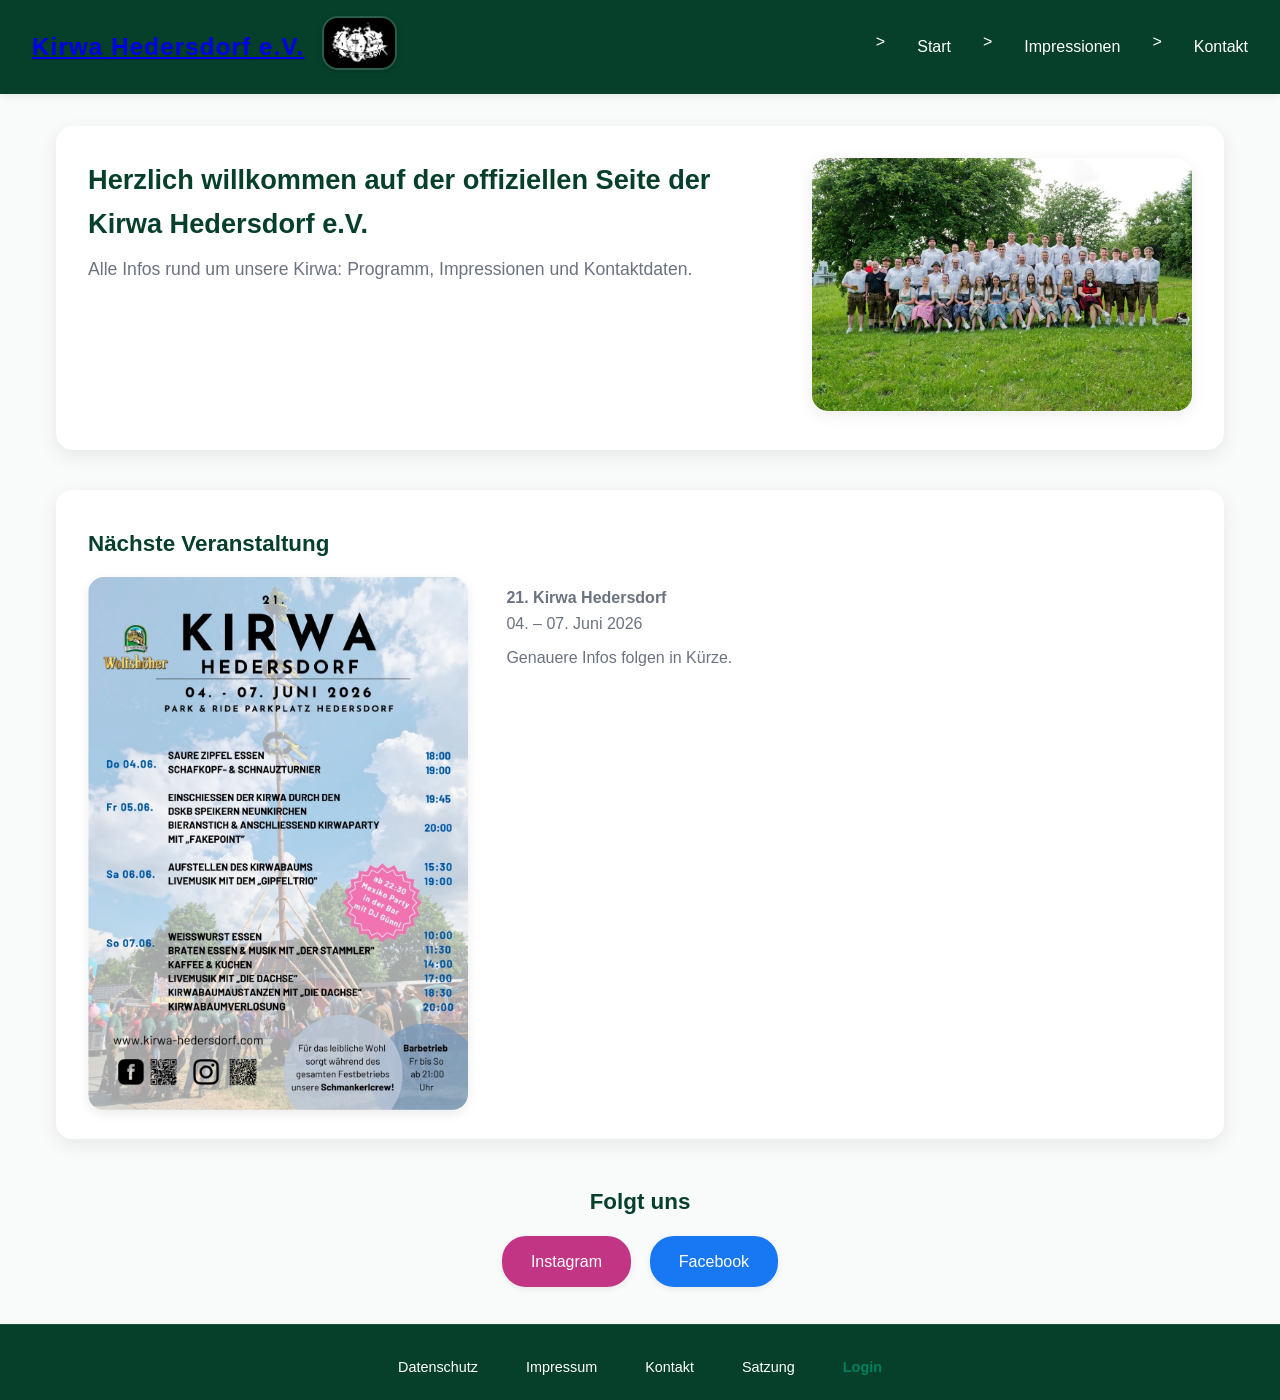
==== commit f3e14562: "Update index.html" ====
--- a/index.html
+++ b/index.html
@@ -9,18 +9,20 @@
 <body class="page-home">
 
   <header class="header">
-    <div class="logo-container">
-      <h1>Kirwa Hedersdorf e.V.</h1>
+  <div class="logo-container">
+    <h1><a href="index.html">Kirwa Hedersdorf e.V.</a></h1>
+    <a href="index.html">
       <img src="images/logo.png" alt="Kirwa Hedersdorf Logo" />
-    </div>
-    <nav class="nav">
-      <button class="menu-toggle" aria-label="Menü öffnen">☰</button>
-      <ul class="menu">
-        <li><a href="index.html">Start</a></li>
-        <li><a href="impressions.html">Impressionen</a></li>
-        <li><a href="contact.html">Kontakt</a></li>
-      </ul>
-    </nav>
+    </a>
+  </div>
+  <nav class="nav">
+    <button class="menu-toggle" aria-label="Menü öffnen">☰</button>
+    <ul class="menu">
+      ><a href="index.html">Start</a></li>
+      ><a href="impressions.html">Impressionen</a></li>
+      ><a href="contact.html">Kontakt</a></li>
+    </ul>
+  </nav>
   </header>
 
   <main class="page-content">
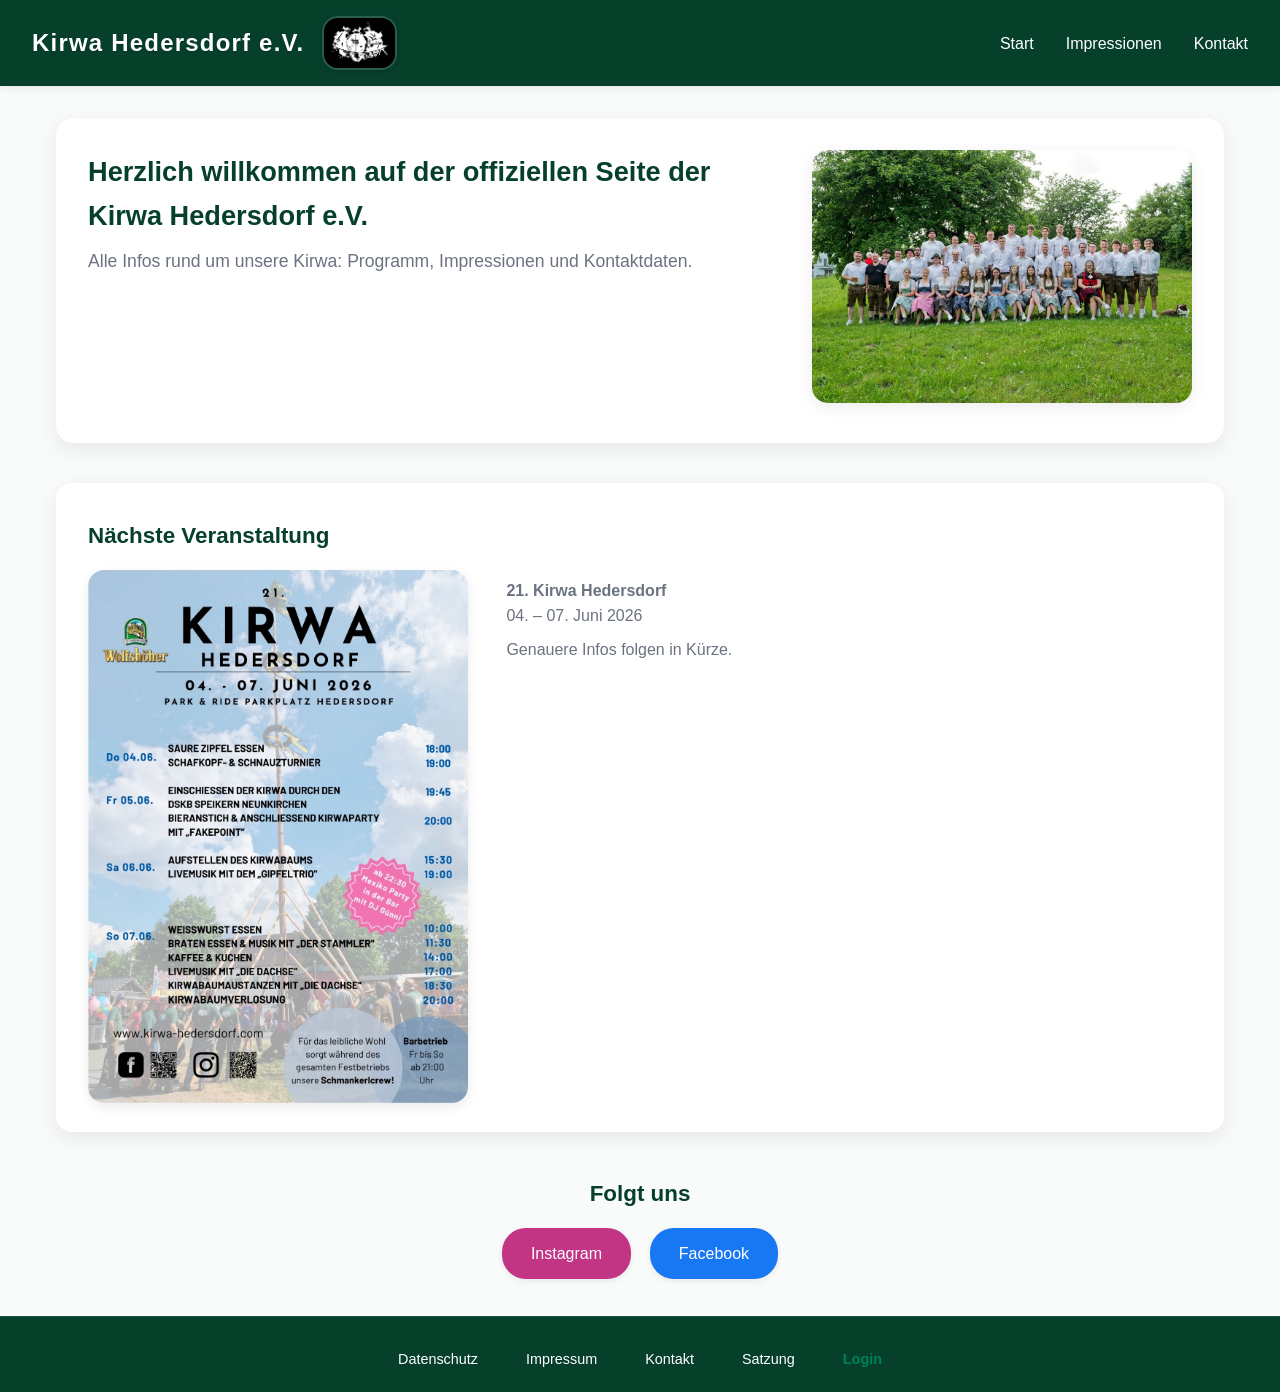
==== commit 26dbb4c4: "Update index.html" ====
--- a/index.html
+++ b/index.html
@@ -9,20 +9,18 @@
 <body class="page-home">
 
   <header class="header">
-  <div class="logo-container">
-    <h1><a href="index.html">Kirwa Hedersdorf e.V.</a></h1>
-    <a href="index.html">
+    <div class="logo-container">
+      <h1>Kirwa Hedersdorf e.V.</h1>
       <img src="images/logo.png" alt="Kirwa Hedersdorf Logo" />
-    </a>
-  </div>
-  <nav class="nav">
-    <button class="menu-toggle" aria-label="Menü öffnen">☰</button>
-    <ul class="menu">
-      ><a href="index.html">Start</a></li>
-      ><a href="impressions.html">Impressionen</a></li>
-      ><a href="contact.html">Kontakt</a></li>
-    </ul>
-  </nav>
+    </div>
+    <nav class="nav">
+      <button class="menu-toggle" aria-label="Menü öffnen">☰</button>
+      <ul class="menu">
+        <li><a href="index.html">Start</a></li>
+        <li><a href="impressions.html">Impressionen</a></li>
+        <li><a href="contact.html">Kontakt</a></li>
+      </ul>
+    </nav>
   </header>
 
   <main class="page-content">
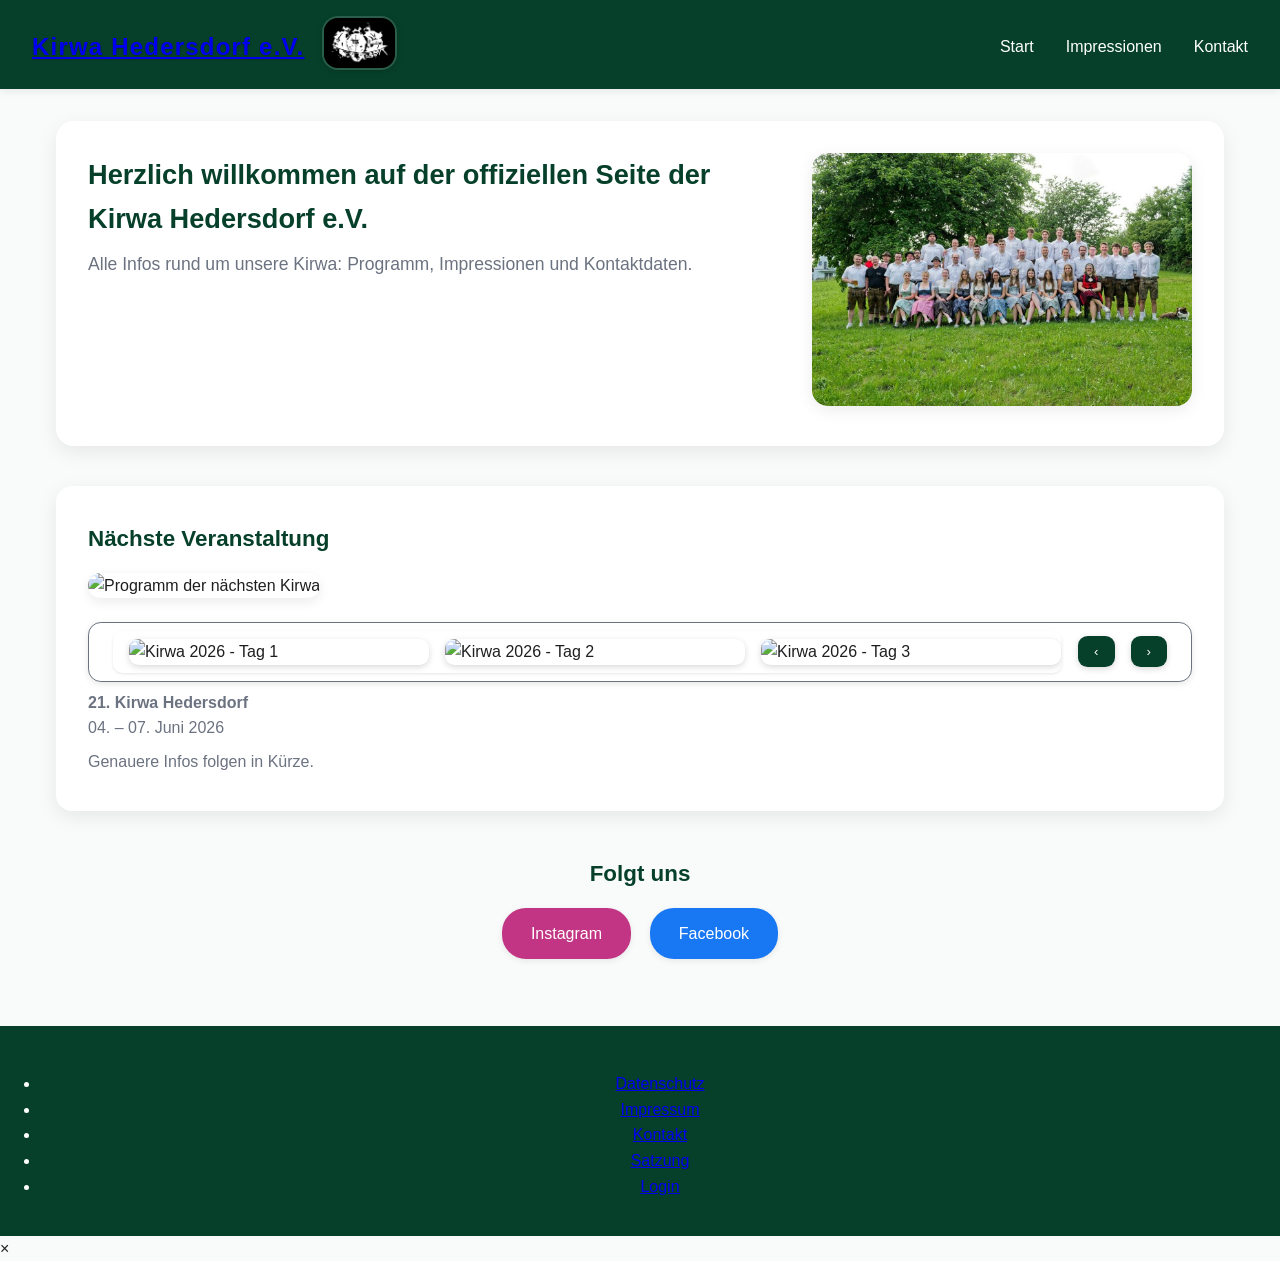
==== commit 25c5f57e: "Update index.html" ====
--- a/index.html
+++ b/index.html
@@ -10,8 +10,10 @@
 
   <header class="header">
     <div class="logo-container">
-      <h1>Kirwa Hedersdorf e.V.</h1>
-      <img src="images/logo.png" alt="Kirwa Hedersdorf Logo" />
+      <h1><a href="index.html">Kirwa Hedersdorf e.V.</a></h1>
+      <a href="index.html">
+        <img src="images/logo.png" alt="Kirwa Hedersdorf Logo" />
+      </a>
     </div>
     <nav class="nav">
       <button class="menu-toggle" aria-label="Menü öffnen">☰</button>
@@ -24,7 +26,7 @@
   </header>
 
   <main class="page-content">
-    <!-- Hero: Mitglieder & Info -->
+    <!-- Hero: Mitgliederbild + Text -->
     <section class="hero">
       <div class="hero-text">
         <h2>Herzlich willkommen auf der offiziellen Seite der Kirwa Hedersdorf e.V.</h2>
@@ -35,15 +37,32 @@
       </div>
     </section>
 
-    <!-- Nächste Veranstaltung / Flyer -->
+    <!-- Nächste Veranstaltung (Flyer) -->
     <section class="next-event">
       <h3>Nächste Veranstaltung</h3>
+
+      <!-- Alternative 1: nur EIN Flyer -->
       <div class="flyer">
-        <img src="images/flyer.jpg" alt="Programm der nächsten Kirwa" />
-        <div class="flyer-text">
-          <p><strong>21. Kirwa Hedersdorf</strong><br>04. – 07. Juni 2026</p>
-          <p>Genauere Infos folgen in Kürze.</p>
+        <img src="images/flyer-1.jpg" alt="Programm der nächsten Kirwa" />
+      </div>
+
+      <!-- Alternative 2: SLIDER mit mehreren Flyern (optional) -->
+      <!-- Wenn du 2+ Flyer haben willst, TRIER diesen Block zusätzlich -->
+
+      <div class="flyer-slider">
+        <div class="flyer-images">
+          <img src="images/flyer-1.jpg" alt="Kirwa 2026 - Tag 1">
+          <img src="images/flyer-2.jpg" alt="Kirwa 2026 - Tag 2">
+          <img src="images/flyer-3.jpg" alt="Kirwa 2026 - Tag 3">
         </div>
+        <button class="btn-prev">‹</button>
+        <button class="btn-next">›</button>
+      </div>
+
+      <!-- Text immer sichtbar -->
+      <div class="flyer-text">
+        <p><strong>21. Kirwa Hedersdorf</strong><br>04. – 07. Juni 2026</p>
+        <p>Genauere Infos folgen in Kürze.</p>
       </div>
     </section>
 
--- a/css/style.css
+++ b/css/style.css
@@ -27,8 +27,9 @@
 }
 
 /* Layout per Grid (Header, Main, Footer) */
-html {
+html, body {
   height: 100%;
+  margin: 0;
 }
 
 body {
@@ -41,14 +42,13 @@
    HEADER: FULl‑WIDTH, GRÜN, MIT MITTIGEM LOGO
 ============================== */
 
-/* Header: voll grün bis oben + seitlich */
 .header {
   grid-row: 1;
   background-color: var(--color-primary);
-  padding: 1rem 2rem;
+  padding: 1rem 2rem 0.7rem 2rem;
   color: var(--color-white);
   box-shadow: 0 2px 8px var(--color-shadow);
-  z-index: 1000; /* sehr hoch, damit Modal darunter */
+  z-index: 1000;
   position: sticky;
   top: 0;
   left: 0;
@@ -58,14 +58,13 @@
   justify-content: center;
 }
 
-/* Logo mitten im Header (mit Vereinsname + Bild) */
+/* Logo & Vereinsname zentriert */
 .header .logo-container {
   display: flex;
   align-items: center;
   gap: 1.1rem;
 }
 
-/* Vereinsname */
 .header h1 {
   margin: 0;
   font-size: 1.5rem;
@@ -75,7 +74,6 @@
   text-shadow: 0 1px 2px rgba(0,0,0,0.2);
 }
 
-/* Kirwa‑Logo – zentriert, abgerundet, wie andere Bilder */
 .header .logo-container img {
   width: 75px;
   border-radius: 1rem;
@@ -83,7 +81,7 @@
   border: 2px solid rgba(255,255,255,0.15);
 }
 
-/* Navigation (Menü) rechts vom Logo */
+/* Navigation */
 .header .nav {
   margin-left: auto;
 }
@@ -119,7 +117,7 @@
   width: 100%;
 }
 
-/* Burger‑Button (mobile toggle) */
+/* Burger‑Button */
 .menu-toggle {
   display: none;
   background: none;
@@ -130,17 +128,29 @@
   margin-left: 1rem;
 }
 
-/* Mobile Menü */
+/* =========================================
+   MOBILE HEADER / MENÜ
+========================================= */
+
 @media (max-width: 768px) {
-  .nav {
-    display: flex;
+  .header {
+    padding: 0.7rem 1rem 0.6rem;
     flex-direction: column;
     align-items: center;
-    gap: 1rem;
-    margin-top: 0.5rem;
-  }
-  .nav ul.menu {
-    gap: 0.8rem;
+    gap: 0.3rem;
+  }
+
+  .header .logo-container {
+    gap: 0.7rem;
+  }
+
+  .header .logo-container img {
+    width: 62px;
+  }
+
+  .header .nav {
+    margin: 0;
+    width: 100%;
   }
 
   .menu-toggle {
@@ -149,28 +159,48 @@
 
   .nav ul.menu {
     display: none;
-    flex-direction: column;
-    gap: 0.8rem;
-    padding: 0.5rem 0;
+    gap: 0.8rem 0.7rem;
+    padding: 0.5rem 0.2rem;
   }
 
   .nav ul.menu.show {
     display: flex;
+    flex-wrap: wrap;
+    flex-direction: row;
+    justify-content: center;
+  }
+
+  .menu a {
+    padding: 0.5rem 0.7rem;
+    font-size: 0.9rem;
+  }
+}
+
+/* Für sehr kleine Mobile‑Bildschirme */
+@media (max-width: 399px) {
+  .header .logo-container img {
+    width: 58px;
+  }
+  .nav ul.menu {
+    gap: 0.6rem 0.5rem;
+  }
+  .menu a {
+    padding: 0.4rem 0.6rem;
+    font-size: 0.85rem;
   }
 }
 
 /* ==============================
-   MAIN‑CONTENT (alle Seiten)
+   MAIN‑CONTENT (Startseite)
 ============================== */
 
-/* Body‑Inhalt (überall) */
 .page-content {
   max-width: 1200px;
   margin: 0 auto;
   padding: 2rem 1rem;
 }
 
-/* HERO‑Bereich (Startseite) */
+/* HERO */
 .hero {
   background-color: var(--color-white);
   border-radius: 1.1rem;
@@ -200,7 +230,6 @@
   font-size: 1.1rem;
 }
 
-/* Mitgliederbild */
 .hero-img img {
   width: 100%;
   max-width: 380px;
@@ -209,7 +238,8 @@
   cursor: zoom‑in;
 }
 
-/* FLYER‑Bereich */
+/* NEXT EVENT / FLYER */
+
 .next-event {
   background-color: var(--color-white);
   border-radius: 1rem;
@@ -225,14 +255,7 @@
   font-weight: 600;
 }
 
-/* FLYER‑Bild größer */
-.flyer {
-  display: flex;
-  flex-wrap: wrap;
-  align-items: stretch;
-  gap: 2.4rem;
-}
-
+/* FLYER‑Bild (ohne Slider, falls nur 1) */
 .flyer img {
   width: 100%;
   max-width: 380px;
@@ -241,6 +264,7 @@
   cursor: zoom‑in;
 }
 
+/* FLYER‑TEXT */
 .flyer-text {
   flex: 1 1 270px;
 }
@@ -250,7 +274,66 @@
   color: var(--color-accent);
 }
 
-/* SOCIAL‑Buttons (zentr. im Bereich) */
+/* FLYER‑SLIDER (nur sichtbar, wenn mehrere Flyer) */
+.flyer-slider {
+  display: none; /* standardmäßig verborgen */
+}
+
+.flyer-slider.multi-flyers {
+  display: flex;
+  align-items: center;
+  justify-content: space-between;
+  gap: 1rem;
+  margin-top: 1.5rem;
+  padding: 0.5rem 1.5rem;
+  border: 1px solid var(--color-accent);
+  border-radius: 0.8rem;
+  box-shadow: 0 2px 6px rgba(0,0,0,0.1);
+}
+
+/* Flyer‑Bilder in der Slider‑Strecke */
+.flyer-images {
+  display: flex;
+  overflow-x: auto;
+  gap: 1rem;
+  padding: 0.5rem 1rem;
+  border-radius: 0.6rem;
+  box-shadow: 0 1px 3px rgba(0,0,0,0.1);
+  scroll-behavior: smooth;
+}
+
+.flyer-images img {
+  min-width: 300px;
+  max-width: 400px;
+  height: auto;
+  border-radius: 0.6rem;
+  box-shadow: 0 2px 6px rgba(0,0,0,0.15);
+  cursor: zoom‑in;
+}
+
+/* Schaltflächen (Pfeiltasten) */
+.btn-prev,
+.btn-next {
+  background: var(--color-primary);
+  color: var(--color-white);
+  border: none;
+  padding: 0.5rem 1rem;
+  border-radius: 0.6rem;
+  box-shadow: 0 2px 6px rgba(0,0,0,0.15);
+  cursor: pointer;
+  transition: background 0.2s, box-shadow 0.2s;
+}
+
+.btn-prev:hover,
+.btn-next:hover {
+  background: var(--color-primary-light);
+  box-shadow: 0 4px 12px rgba(0,0,0,0.2);
+}
+
+/* ==============================
+   SOCIAL‑BUTTONS
+============================== */
+
 .social {
   margin-bottom: 2.2rem;
   text-align: center;
@@ -299,7 +382,7 @@
    GALLERIEN (IMPRESSIOEN)
 ============================== */
 
-/* Übersichtsseite Impressionen */
+/* Alben‑Übersicht */
 .impressions-overview {
   margin-bottom: 2.5rem;
 }
@@ -311,7 +394,7 @@
   font-weight: 600;
 }
 
-/* Überschrift „Wähle ein Jahr aus“ */
+/* Kacheln „Wähle ein Jahr“ */
 .kirwa-years {
   margin-bottom: 3rem;
 }
@@ -324,7 +407,7 @@
   text-align: center;
 }
 
-/* Pro Jahr: 2022–2026 */
+/* Pro Jahr */
 .year-cards {
   display: grid;
   grid-template-columns: repeat(auto-fit, minmax(190px, 1fr));
@@ -344,7 +427,6 @@
   box-shadow: 0 4px 14px var(--color-shadow);
   transition: transform 0.2s, box-shadow 0.2s;
   padding: 1rem 0.5rem 0.6rem 0.5rem;
-  max-width: 100%;
 }
 
 .year-card:hover {
@@ -352,7 +434,6 @@
   box-shadow: 0 8px 24px var(--color-shadow);
 }
 
-/* Jahres‑Bild (Vorschau) */
 .year-card img {
   width: 100%;
   max-width: 160px;
@@ -362,7 +443,6 @@
   margin-bottom: 0.4rem;
 }
 
-/* Jahres‑Tesxt */
 .year-card h4 {
   margin: 0 0 0.3rem 0;
   font-size: 1.1rem;
@@ -403,9 +483,7 @@
   font-size: 0.95rem;
 }
 
-/* UND JEDES JAHRESALBUM (2022–2026): einheitlich */
-
-/* Header in den Jahres‑Seiten */
+/* GALERIEN (2022–2026) */
 .impressions-year h2 {
   margin: 0 0 1rem 0;
   color: var(--color-primary);
@@ -413,7 +491,7 @@
   font-weight: 600;
 }
 
-/* Galerie‑Grid: ALLE JAHRE identisch formatiert */
+/* Einheitliches Grid */
 .gallery {
   display: grid;
   grid-template-columns: repeat(auto-fit, minmax(210px, 1fr));
@@ -422,7 +500,6 @@
   margin-top: 1.8rem;
 }
 
-/* Jedes Bild in der Galerie */
 .gallery img {
   width: 100%;
   border-radius: 0.8rem;
@@ -437,136 +514,13 @@
 }
 
 /* ==============================
-   FOOTER: NUR IM FOOOTER, RUNTER AM BILDSCHIRM
+   FOOTER
 ============================== */
 
-/* Footer selbst */
 .footer {
   grid-row: 3;
   background-color: var(--color-primary);
   color: var(--color-white);
   padding: 1.8rem 0 1.3rem 0;
   text-align: center;
-  border-top: 1px solid rgba(255,255,255,0.1);
-}
-
-/* Links im Footer (Login inklusive) */
-.footer-links {
-  list-style: none;
-  margin: 0;
-  padding: 0;
-  display: flex;
-  flex-wrap: wrap;
-  justify-content: center;
-  gap: 1.4rem 3rem;
-}
-
-.footer-links a {
-  color: var(--color-white);
-  text-decoration: none;
-  font-size: 0.9rem;
-  position: relative;
-  padding: 0.3rem 0;
-}
-
-.footer-links a::after {
-  content: "";
-  position: absolute;
-  bottom: 0;
-  left: 0;
-  width: 0;
-  height: 1.5px;
-  background-color: var(--color-primary-light);
-  transition: width 0.3s ease;
-}
-
-.footer-links a:hover::after {
-  width: 100%;
-}
-
-/* Login‑Link im Footer */
-.footer-links a[href="login.html"] {
-  color: var(--color-primary-light);
-  font-weight: 600;
-}
-
-/* Wenn viel Inhalt, Footer bleibt unten (nicht schwebend) */
- body {
-  margin: 0;
- }
- main.page-content {
-  padding-bottom: 0.1rem; /* leichte Polsterung nach unten */
- }
-
-/* ==============================
-   MODAL FÜR VERGRÖSSERTE BILDER
-============================== */
-
-/* Modal‑Overlay */
-.modal {
-  display: none;
-  position: fixed;
-  z-index: 1001;
-  left: 0;
-  top: 0;
-  width: 100vw;
-  height: 100vh;
-  background-color: rgba(0,0,0,0.9);
-  justify-content: center;
-  align-items: center;
-}
-
-/* Inhalt des Modals */
-.modal-content {
-  max-width: 90%;
-  max-height: 90vh;
-  border-radius: 1rem;
-  box-shadow: 0 10px 40px rgba(0,0,0,0.5);
-}
-
-/* Schließen‑Button */
-.modal-close {
-  position: absolute;
-  top: 1.5rem;
-  right: 2rem;
-  color: var(--color-white);
-  font-size: 2.4rem;
-  cursor: pointer;
-  text-shadow: 0 0 4px rgba(0,0,0,0.8);
-  z-index: 1002;
-}
-
-.modal-close:hover {
-  color: #cccccc;
-}
-
-/* Bildbeschriftung (falls verwendet) */
-.modal-caption {
-  color: #f0f0f0;
-  position: absolute;
-  bottom: 1.5rem;
-  left: 0;
-  width: 100%;
-  text-align: center;
-  font-size: 0.95rem;
-  opacity: 0.8;
-}
-
-/* Beim Öffnen des Modals: BODY darf nicht scrollen, aber Inhalt ist OK */
-body.modal-open {
-  overflow: hidden;
-  position: fixed;
-  left: 0;
-  top: 0;
-  width: 100%;
-  height: 100vh;
-}
-
-/* Für das eigentliche Scrollen, falls der Modal-Inhalt scrollbar ist */
-.modal {
-  overflow: auto;
-}
-
-.modal .modal-inner {
-  display: inline-block;
-}
+  border-top: 1px solid rgba(255,255,255,0.
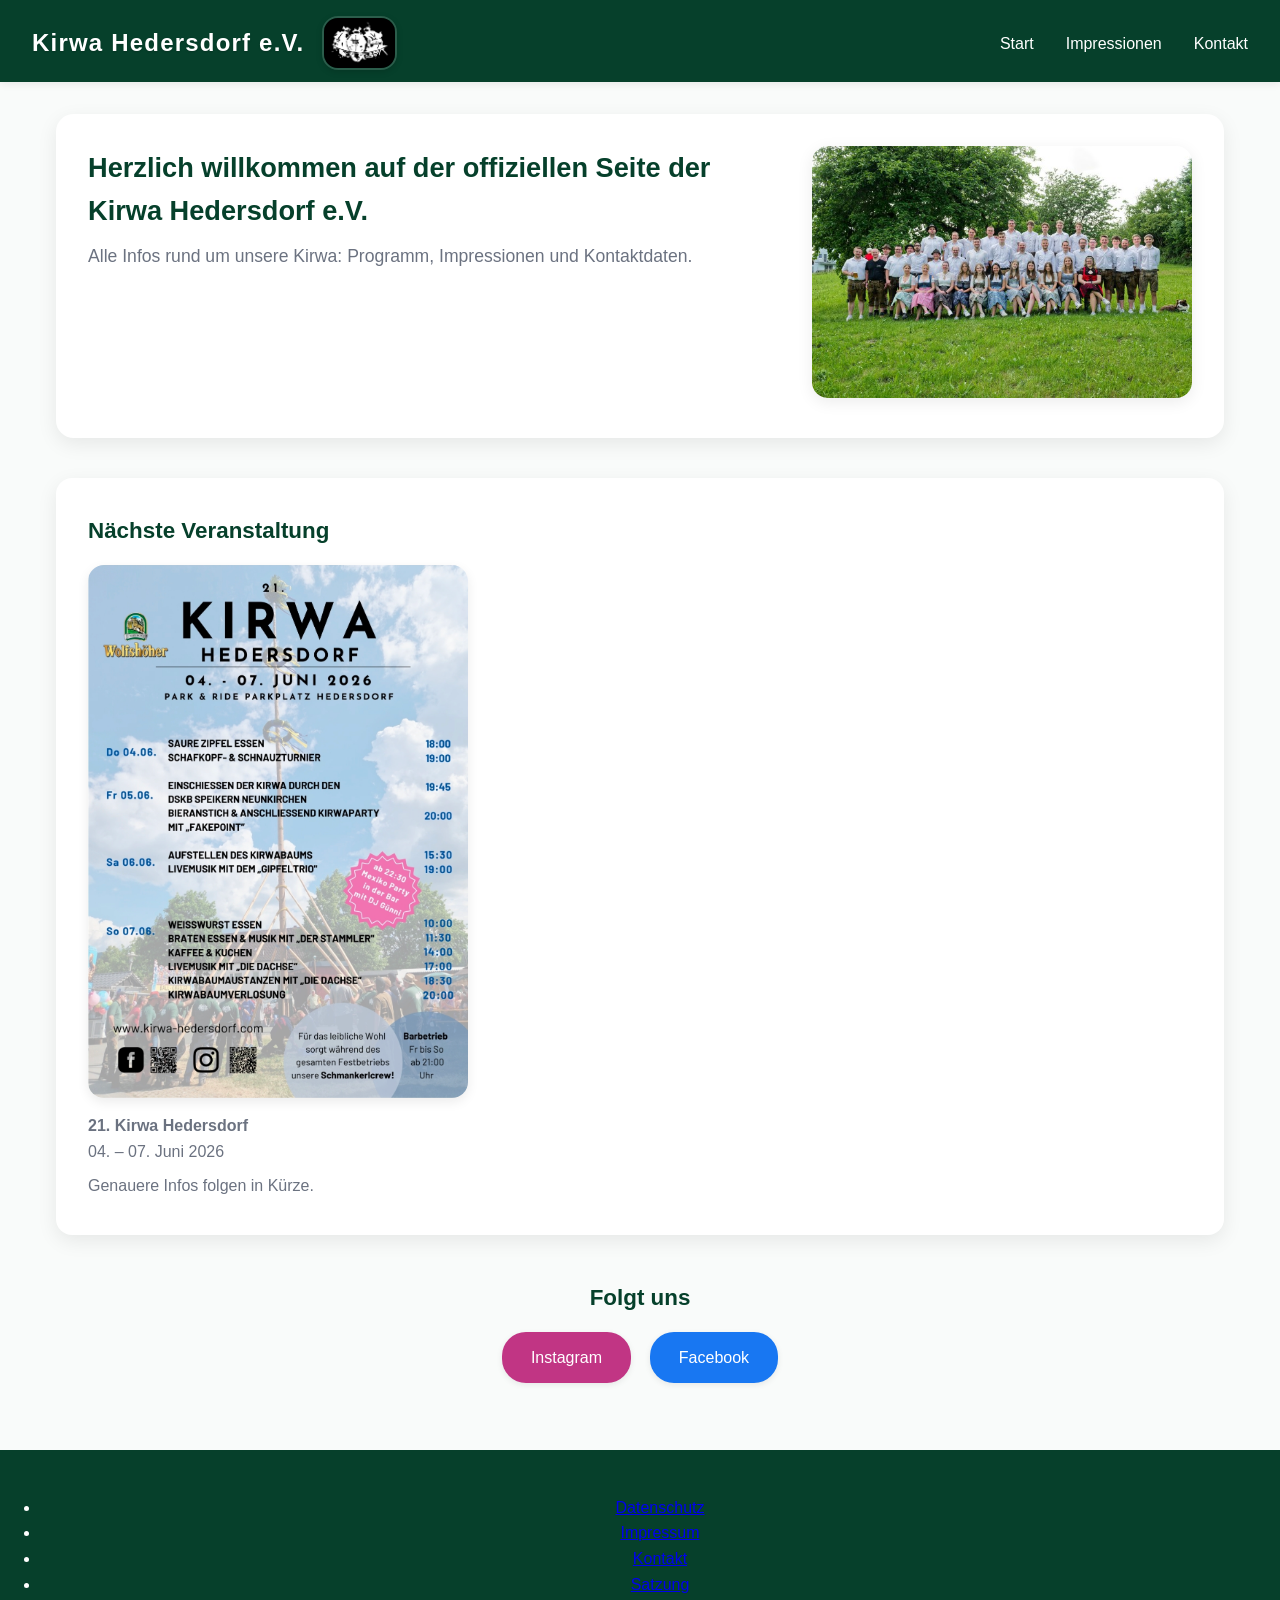
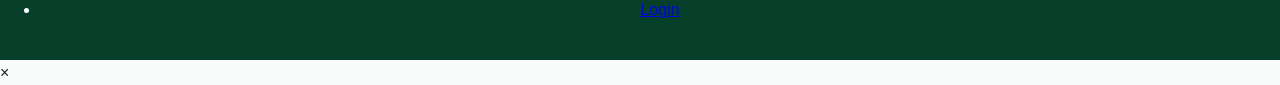
==== commit 57594cfc: "Update index.html" ====
--- a/index.html
+++ b/index.html
@@ -10,10 +10,8 @@
 
   <header class="header">
     <div class="logo-container">
-      <h1><a href="index.html">Kirwa Hedersdorf e.V.</a></h1>
-      <a href="index.html">
-        <img src="images/logo.png" alt="Kirwa Hedersdorf Logo" />
-      </a>
+      <h1>Kirwa Hedersdorf e.V.</h1>
+      <img src="images/logo.png" alt="Kirwa Hedersdorf Logo" />
     </div>
     <nav class="nav">
       <button class="menu-toggle" aria-label="Menü öffnen">☰</button>
@@ -26,7 +24,7 @@
   </header>
 
   <main class="page-content">
-    <!-- Hero: Mitgliederbild + Text -->
+    <!-- Hero: Mitglieder & Info -->
     <section class="hero">
       <div class="hero-text">
         <h2>Herzlich willkommen auf der offiziellen Seite der Kirwa Hedersdorf e.V.</h2>
@@ -37,32 +35,15 @@
       </div>
     </section>
 
-    <!-- Nächste Veranstaltung (Flyer) -->
+    <!-- Nächste Veranstaltung / Flyer -->
     <section class="next-event">
       <h3>Nächste Veranstaltung</h3>
-
-      <!-- Alternative 1: nur EIN Flyer -->
       <div class="flyer">
-        <img src="images/flyer-1.jpg" alt="Programm der nächsten Kirwa" />
-      </div>
-
-      <!-- Alternative 2: SLIDER mit mehreren Flyern (optional) -->
-      <!-- Wenn du 2+ Flyer haben willst, TRIER diesen Block zusätzlich -->
-
-      <div class="flyer-slider">
-        <div class="flyer-images">
-          <img src="images/flyer-1.jpg" alt="Kirwa 2026 - Tag 1">
-          <img src="images/flyer-2.jpg" alt="Kirwa 2026 - Tag 2">
-          <img src="images/flyer-3.jpg" alt="Kirwa 2026 - Tag 3">
+        <img src="images/flyer.jpg" alt="Programm der nächsten Kirwa" />
+        <div class="flyer-text">
+          <p><strong>21. Kirwa Hedersdorf</strong><br>04. – 07. Juni 2026</p>
+          <p>Genauere Infos folgen in Kürze.</p>
         </div>
-        <button class="btn-prev">‹</button>
-        <button class="btn-next">›</button>
-      </div>
-
-      <!-- Text immer sichtbar -->
-      <div class="flyer-text">
-        <p><strong>21. Kirwa Hedersdorf</strong><br>04. – 07. Juni 2026</p>
-        <p>Genauere Infos folgen in Kürze.</p>
       </div>
     </section>
 
